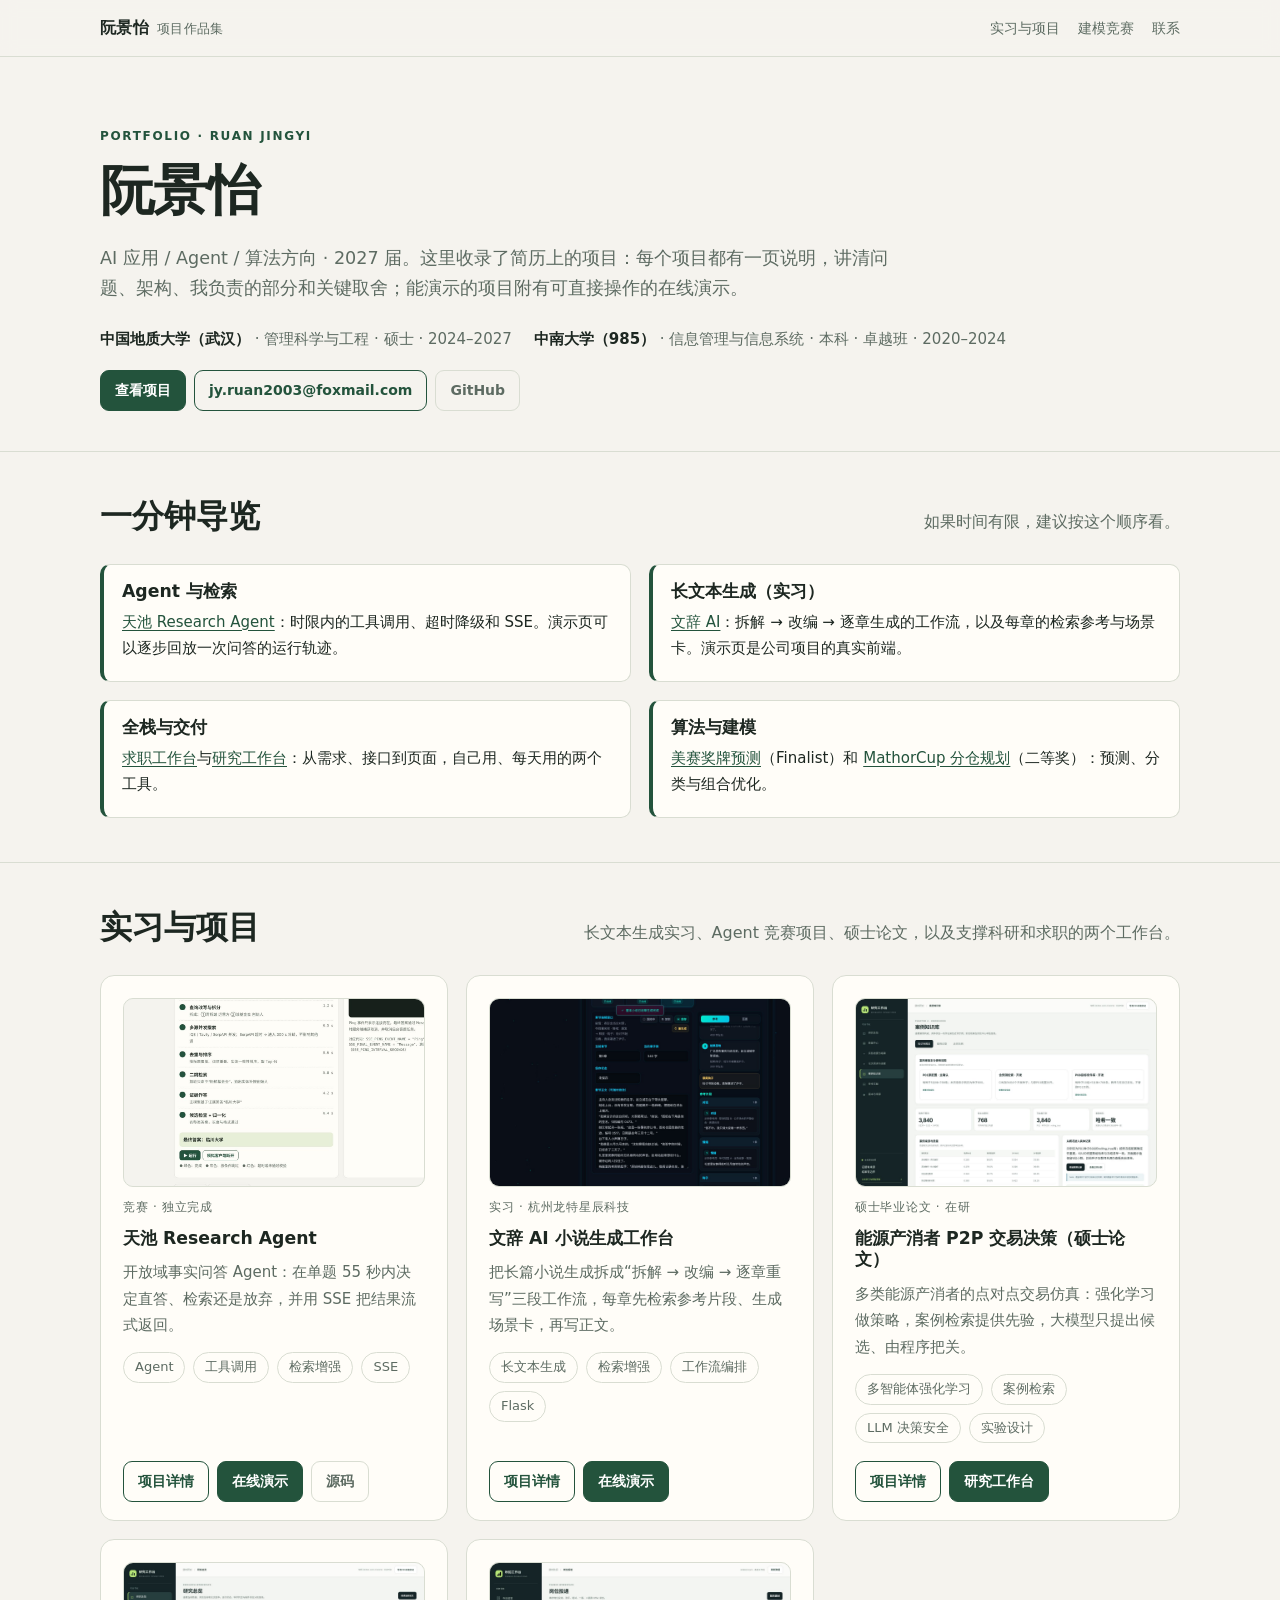
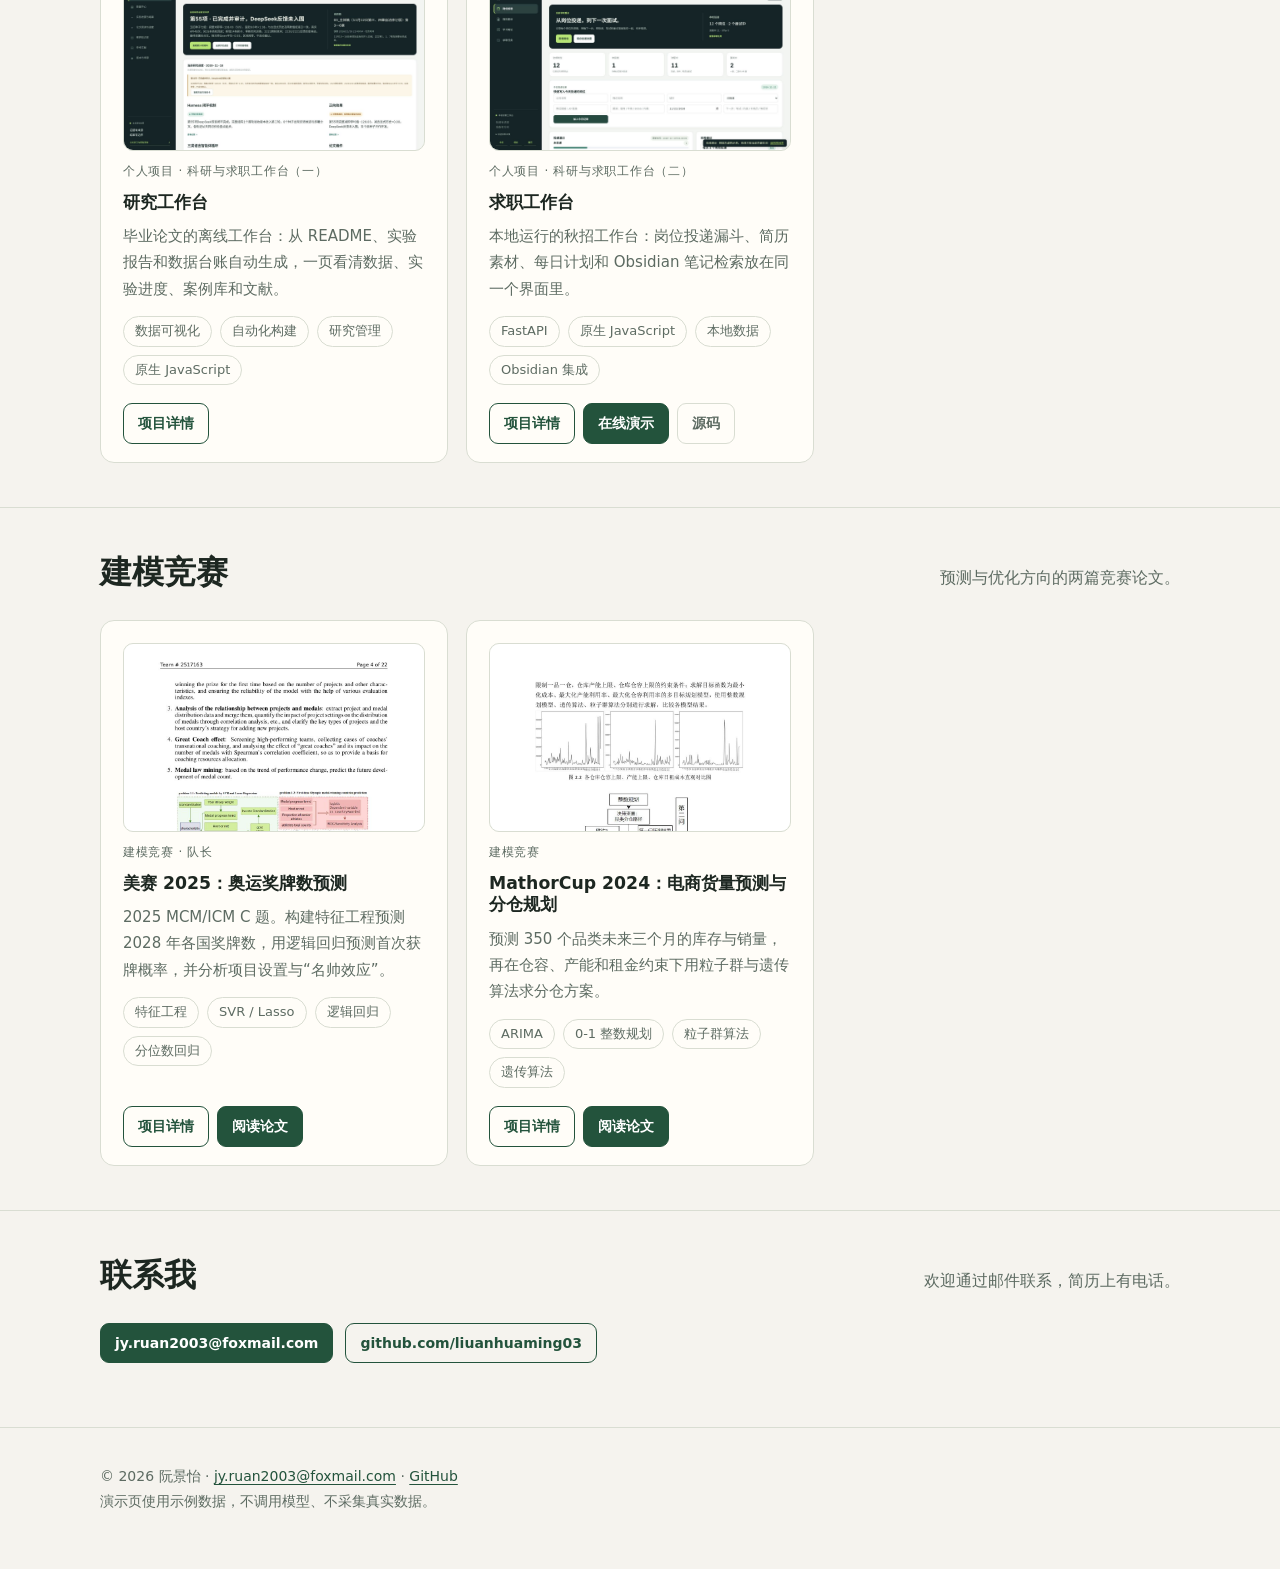
==== index.html @ 96ce3952 "作品集：简历项目说明页与在线演示 Co-Authored-By: Claude Opus 5.5 <noreply@anthropic.com> Claude-Session: https://cla" ====
<!DOCTYPE html>
<html lang="zh-CN">
<head>
<meta charset="utf-8">
<meta name="viewport" content="width=device-width, initial-scale=1">
<title>阮景怡 · 项目作品集</title>
<meta name="description" content="阮景怡的项目作品集：AI Agent、检索增强、长文本生成、全栈工具与建模竞赛。">
<link rel="icon" href="data:image/svg+xml,%3Csvg xmlns='http://www.w3.org/2000/svg' viewBox='0 0 32 32'%3E%3Crect width='32' height='32' rx='7' fill='%2323533c'/%3E%3Ctext x='16' y='22' font-size='17' text-anchor='middle' fill='%23b8e06a' font-family='sans-serif' font-weight='700'%3E阮%3C/text%3E%3C/svg%3E">
<link rel="stylesheet" href="assets/site.css">
</head>
<body>
<header class="topnav"><div class="wrap">
<a class="brand" href="index.html">阮景怡<small>项目作品集</small></a>
<nav aria-label="站点导航"><a href="index.html#core">实习与项目</a><a href="index.html#model">建模竞赛</a><a href="index.html#contact">联系</a></nav>
</div></header>

<main>
<section class="hero"><div class="wrap">
<span class="eyebrow">Portfolio · Ruan Jingyi</span>
<h1>阮景怡</h1>
<p class="lead">AI 应用 / Agent / 算法方向 · 2027 届。这里收录了简历上的项目：每个项目都有一页说明，讲清问题、架构、我负责的部分和关键取舍；能演示的项目附有可直接操作的在线演示。</p>
<div class="meta"><span><strong>中国地质大学（武汉）</strong> · 管理科学与工程 · 硕士 · 2024–2027</span><span><strong>中南大学（985）</strong> · 信息管理与信息系统 · 本科 · 卓越班 · 2020–2024</span></div>
<div class="pill-row"><a class="btn primary" href="#core">查看项目</a><a class="btn" href="mailto:jy.ruan2003@foxmail.com">jy.ruan2003@foxmail.com</a><a class="btn muted" href="https://github.com/liuanhuaming03">GitHub</a></div>
</div></section>
<section class="block"><div class="wrap">
<div class="section-head"><h2>一分钟导览</h2><p>如果时间有限，建议按这个顺序看。</p></div>
<div class="grid" style="grid-template-columns:repeat(auto-fit,minmax(min(100%,420px),1fr))">
<div class="decision"><h3>Agent 与检索</h3><p><a href="projects/tianchi.html">天池 Research Agent</a>：时限内的工具调用、超时降级和 SSE。演示页可以逐步回放一次问答的运行轨迹。</p></div>
<div class="decision"><h3>长文本生成（实习）</h3><p><a href="projects/wenci.html">文辞 AI</a>：拆解 → 改编 → 逐章生成的工作流，以及每章的检索参考与场景卡。演示页是公司项目的真实前端。</p></div>
<div class="decision"><h3>全栈与交付</h3><p><a href="projects/career-workbench.html">求职工作台</a>与<a href="projects/research-workbench.html">研究工作台</a>：从需求、接口到页面，自己用、每天用的两个工具。</p></div>
<div class="decision"><h3>算法与建模</h3><p><a href="projects/mcm.html">美赛奖牌预测</a>（Finalist）和 <a href="projects/mathorcup.html">MathorCup 分仓规划</a>（二等奖）：预测、分类与组合优化。</p></div>
</div></div></section>
<section class="block" id="core"><div class="wrap">
<div class="section-head"><h2>实习与项目</h2><p>长文本生成实习、Agent 竞赛项目、硕士论文，以及支撑科研和求职的两个工作台。</p></div>
<div class="grid cards"><article class="card">
<a class="thumb" href="projects/tianchi.html" tabindex="-1" aria-hidden="true"><img src="assets/shots/tianchi-demo.jpg" alt="" loading="lazy"></a>
<span class="kind">竞赛 · 独立完成</span>
<h3><a href="projects/tianchi.html">天池 Research Agent</a></h3>
<p>开放域事实问答 Agent：在单题 55 秒内决定直答、检索还是放弃，并用 SSE 把结果流式返回。</p>
<div class="pill-row" style="margin-top:4px"><span class="pill ghost">Agent</span><span class="pill ghost">工具调用</span><span class="pill ghost">检索增强</span><span class="pill ghost">SSE</span></div>
<div class="actions"><a class="btn" href="projects/tianchi.html">项目详情</a><a class="btn primary" href="demos/tianchi/index.html">在线演示</a><a class="btn muted" href="https://github.com/liuanhuaming03/liuanhuaming03.github.io/blob/main/code/tianchi/agent.py">源码</a></div>
</article>
<article class="card">
<a class="thumb" href="projects/wenci.html" tabindex="-1" aria-hidden="true"><img src="assets/shots/wenci-write.jpg" alt="" loading="lazy"></a>
<span class="kind">实习 · 杭州龙特星辰科技</span>
<h3><a href="projects/wenci.html">文辞 AI 小说生成工作台</a></h3>
<p>把长篇小说生成拆成“拆解 → 改编 → 逐章重写”三段工作流，每章先检索参考片段、生成场景卡，再写正文。</p>
<div class="pill-row" style="margin-top:4px"><span class="pill ghost">长文本生成</span><span class="pill ghost">检索增强</span><span class="pill ghost">工作流编排</span><span class="pill ghost">Flask</span></div>
<div class="actions"><a class="btn" href="projects/wenci.html">项目详情</a><a class="btn primary" href="demos/wenci/index.html">在线演示</a></div>
</article>
<article class="card">
<a class="thumb" href="projects/thesis.html" tabindex="-1" aria-hidden="true"><img src="assets/shots/research-cases.jpg" alt="" loading="lazy"></a>
<span class="kind">硕士毕业论文 · 在研</span>
<h3><a href="projects/thesis.html">能源产消者 P2P 交易决策（硕士论文）</a></h3>
<p>多类能源产消者的点对点交易仿真：强化学习做策略，案例检索提供先验，大模型只提出候选、由程序把关。</p>
<div class="pill-row" style="margin-top:4px"><span class="pill ghost">多智能体强化学习</span><span class="pill ghost">案例检索</span><span class="pill ghost">LLM 决策安全</span><span class="pill ghost">实验设计</span></div>
<div class="actions"><a class="btn" href="projects/thesis.html">项目详情</a><a class="btn primary" href="projects/research-workbench.html">研究工作台</a></div>
</article>
<article class="card">
<a class="thumb" href="projects/research-workbench.html" tabindex="-1" aria-hidden="true"><img src="assets/shots/research-overview.jpg" alt="" loading="lazy"></a>
<span class="kind">个人项目 · 科研与求职工作台（一）</span>
<h3><a href="projects/research-workbench.html">研究工作台</a></h3>
<p>毕业论文的离线工作台：从 README、实验报告和数据台账自动生成，一页看清数据、实验进度、案例库和文献。</p>
<div class="pill-row" style="margin-top:4px"><span class="pill ghost">数据可视化</span><span class="pill ghost">自动化构建</span><span class="pill ghost">研究管理</span><span class="pill ghost">原生 JavaScript</span></div>
<div class="actions"><a class="btn" href="projects/research-workbench.html">项目详情</a></div>
</article>
<article class="card">
<a class="thumb" href="projects/career-workbench.html" tabindex="-1" aria-hidden="true"><img src="assets/shots/career-applications.jpg" alt="" loading="lazy"></a>
<span class="kind">个人项目 · 科研与求职工作台（二）</span>
<h3><a href="projects/career-workbench.html">求职工作台</a></h3>
<p>本地运行的秋招工作台：岗位投递漏斗、简历素材、每日计划和 Obsidian 笔记检索放在同一个界面里。</p>
<div class="pill-row" style="margin-top:4px"><span class="pill ghost">FastAPI</span><span class="pill ghost">原生 JavaScript</span><span class="pill ghost">本地数据</span><span class="pill ghost">Obsidian 集成</span></div>
<div class="actions"><a class="btn" href="projects/career-workbench.html">项目详情</a><a class="btn primary" href="demos/career-workbench/index.html#career">在线演示</a><a class="btn muted" href="https://github.com/liuanhuaming03/liuanhuaming03.github.io/blob/main/code/career-workbench/server.py">源码</a></div>
</article></div></div></section>
<section class="block" id="model"><div class="wrap">
<div class="section-head"><h2>建模竞赛</h2><p>预测与优化方向的两篇竞赛论文。</p></div>
<div class="grid cards"><article class="card">
<a class="thumb" href="projects/mcm.html" tabindex="-1" aria-hidden="true"><img src="assets/papers/mcm-p4.jpg" alt="" loading="lazy"></a>
<span class="kind">建模竞赛 · 队长</span>
<h3><a href="projects/mcm.html">美赛 2025：奥运奖牌数预测</a></h3>
<p>2025 MCM/ICM C 题。构建特征工程预测 2028 年各国奖牌数，用逻辑回归预测首次获牌概率，并分析项目设置与“名帅效应”。</p>
<div class="pill-row" style="margin-top:4px"><span class="pill ghost">特征工程</span><span class="pill ghost">SVR / Lasso</span><span class="pill ghost">逻辑回归</span><span class="pill ghost">分位数回归</span></div>
<div class="actions"><a class="btn" href="projects/mcm.html">项目详情</a><a class="btn primary" href="assets/papers/MCM2025_Unveiling-the-Number-of-Olympic-Medals.pdf">阅读论文</a></div>
</article>
<article class="card">
<a class="thumb" href="projects/mathorcup.html" tabindex="-1" aria-hidden="true"><img src="assets/papers/mathorcup-p6.jpg" alt="" loading="lazy"></a>
<span class="kind">建模竞赛</span>
<h3><a href="projects/mathorcup.html">MathorCup 2024：电商货量预测与分仓规划</a></h3>
<p>预测 350 个品类未来三个月的库存与销量，再在仓容、产能和租金约束下用粒子群与遗传算法求分仓方案。</p>
<div class="pill-row" style="margin-top:4px"><span class="pill ghost">ARIMA</span><span class="pill ghost">0-1 整数规划</span><span class="pill ghost">粒子群算法</span><span class="pill ghost">遗传算法</span></div>
<div class="actions"><a class="btn" href="projects/mathorcup.html">项目详情</a><a class="btn primary" href="assets/papers/MathorCup2024_ecommerce-forecast-warehouse.pdf">阅读论文</a></div>
</article></div></div></section>

<section class="block" id="contact"><div class="wrap">
<div class="section-head"><h2>联系我</h2><p>欢迎通过邮件联系，简历上有电话。</p></div>
<div class="contact"><a class="btn primary" href="mailto:jy.ruan2003@foxmail.com">jy.ruan2003@foxmail.com</a><a class="btn" href="https://github.com/liuanhuaming03">github.com/liuanhuaming03</a></div>
</div></section>
</main>
<footer class="site"><div class="wrap">© 2026 阮景怡 · <a href="mailto:jy.ruan2003@foxmail.com">jy.ruan2003@foxmail.com</a> · <a href="https://github.com/liuanhuaming03">GitHub</a><br>演示页使用示例数据，不调用模型、不采集真实数据。</div></footer>
</body></html>
---- assets/site.css ----
:root{
  --paper:#f5f3ee; --card:#fffdf8; --ink:#1d2721; --muted:#5d6b62; --line:#d9ddd2;
  --accent:#23533c; --accent-2:#b8e06a; --accent-soft:#e7efd9; --warn:#9a5b14;
  --radius:14px; --max:1080px;
  --serif:"Songti SC","Noto Serif SC","Source Han Serif SC",Georgia,serif;
  --sans:-apple-system,BlinkMacSystemFont,"PingFang SC","Hiragino Sans GB","Microsoft YaHei","Noto Sans SC",system-ui,sans-serif;
  --mono:ui-monospace,"SF Mono",Menlo,Consolas,monospace;
}
*{box-sizing:border-box}
html{scroll-behavior:smooth}
body{margin:0;background:var(--paper);color:var(--ink);font:16px/1.75 var(--sans);-webkit-font-smoothing:antialiased}
a{color:var(--accent);text-underline-offset:3px}
a:focus-visible,button:focus-visible{outline:3px solid #c98a2b;outline-offset:3px;border-radius:4px}
.wrap{width:min(var(--max),calc(100% - 40px));margin:0 auto}
.topnav{position:sticky;top:0;z-index:10;background:rgba(245,243,238,.92);backdrop-filter:blur(8px);border-bottom:1px solid var(--line)}
.topnav .wrap{display:flex;align-items:center;justify-content:space-between;height:56px;gap:16px}
.brand{font-weight:700;color:var(--ink);text-decoration:none;letter-spacing:.02em}
.brand small{font-weight:400;color:var(--muted);margin-left:8px}
.topnav nav{display:flex;gap:18px;font-size:14px}
.topnav nav a{color:var(--muted);text-decoration:none}
.topnav nav a:hover{color:var(--accent)}
h1,h2,h3{line-height:1.25;margin:0}
h1{font-family:var(--serif);font-size:clamp(2.1rem,5vw,3.4rem);letter-spacing:-.01em}
h2{font-family:var(--serif);font-size:clamp(1.5rem,3vw,2rem);margin-bottom:6px}
h3{font-size:1.08rem}
.eyebrow{display:inline-block;font-size:12px;letter-spacing:.14em;text-transform:uppercase;color:var(--accent);font-weight:700;margin-bottom:10px}
.lead{font-size:1.1rem;color:var(--muted);max-width:46em}
.hero{padding:64px 0 40px;border-bottom:1px solid var(--line)}
.hero .meta{display:flex;flex-wrap:wrap;gap:10px 22px;margin-top:22px;font-size:15px;color:var(--muted)}
.hero .meta strong{color:var(--ink);font-weight:600}
.pill-row{display:flex;flex-wrap:wrap;gap:8px;margin-top:18px}
.pill{display:inline-block;padding:3px 11px;border-radius:999px;background:var(--accent-soft);color:var(--accent);font-size:13px;font-weight:600}
.pill.ghost{background:transparent;border:1px solid var(--line);color:var(--muted);font-weight:500}
section.block{padding:44px 0;border-bottom:1px solid var(--line)}
section.block:last-of-type{border-bottom:0}
.section-head{display:flex;align-items:baseline;justify-content:space-between;gap:16px;margin-bottom:22px;flex-wrap:wrap}
.section-head p{margin:0;color:var(--muted)}
.grid{display:grid;gap:18px}
.grid.cards{grid-template-columns:repeat(auto-fill,minmax(310px,1fr))}
.grid.two{grid-template-columns:repeat(auto-fit,minmax(300px,1fr))}
.card{background:var(--card);border:1px solid var(--line);border-radius:var(--radius);padding:22px 22px 18px;display:flex;flex-direction:column;gap:10px;transition:border-color .15s,transform .15s}
.card:hover{border-color:#b9c4b3;transform:translateY(-2px)}
.card .kind{font-size:12px;color:var(--muted);letter-spacing:.06em}
.card h3 a{color:var(--ink);text-decoration:none}
.card h3 a:hover{color:var(--accent)}
.card p{margin:0;color:var(--muted);font-size:15px}
.card .actions{margin-top:auto;display:flex;flex-wrap:wrap;gap:8px;padding-top:8px}
.thumb{display:block;border-radius:10px;overflow:hidden;border:1px solid var(--line);aspect-ratio:16/10;background:#e9ece4}
.thumb img{width:100%;height:100%;object-fit:cover;object-position:top left;display:block}
.btn{display:inline-flex;align-items:center;gap:6px;padding:7px 14px;border-radius:9px;font-size:14px;font-weight:600;text-decoration:none;border:1px solid var(--accent);color:var(--accent);background:transparent;cursor:pointer}
.btn.primary{background:var(--accent);color:#fff}
.btn.primary:hover{background:#1a4230}
.btn:hover{background:var(--accent-soft)}
.btn.primary:hover{background:#1a4230}
.btn.muted{border-color:var(--line);color:var(--muted)}
.flow{display:flex;flex-wrap:wrap;align-items:stretch;gap:0;list-style:none;padding:0;margin:18px 0 0;counter-reset:f}
.flow li{counter-increment:f;position:relative;background:var(--card);border:1px solid var(--line);border-radius:10px;padding:12px 14px 12px 14px;margin:0 26px 12px 0;font-size:14px;max-width:220px}
.flow li::before{content:counter(f);display:inline-grid;place-items:center;width:20px;height:20px;border-radius:50%;background:var(--accent);color:#fff;font-size:12px;font-weight:700;margin-right:6px}
.flow li:not(:last-child)::after{content:"→";position:absolute;right:-20px;top:50%;transform:translateY(-50%);color:var(--muted)}
.flow li b{display:inline}
.flow li span{display:block;color:var(--muted);font-size:13px;margin-top:4px}
ul.points{margin:0;padding-left:1.2em}
ul.points li{margin:6px 0}
.decision{background:var(--card);border:1px solid var(--line);border-left:4px solid var(--accent);border-radius:10px;padding:16px 18px}
.decision h3{margin-bottom:6px}
.decision p{margin:4px 0;font-size:15px}
.decision .label{font-weight:700;color:var(--accent);margin-right:4px}
.stat-row{display:grid;grid-template-columns:repeat(auto-fit,minmax(170px,1fr));gap:14px}
.stat{background:var(--card);border:1px solid var(--line);border-radius:12px;padding:16px}
.stat b{display:block;font-family:var(--serif);font-size:1.7rem;line-height:1.2}
.stat span{color:var(--muted);font-size:13px}
.note{background:#fbf3e3;border:1px solid #ecd8b0;border-radius:10px;padding:12px 16px;font-size:14px;color:#6b4a14}
.shots{display:grid;grid-template-columns:repeat(auto-fit,minmax(300px,1fr));gap:16px}
.shots figure{margin:0}
.shots img{width:100%;display:block;border-radius:10px;border:1px solid var(--line)}
.shots figcaption{font-size:13px;color:var(--muted);margin-top:6px}
.paper-pages{display:grid;grid-template-columns:repeat(auto-fit,minmax(220px,1fr));gap:14px}
.paper-pages a{display:block;border:1px solid var(--line);border-radius:8px;overflow:hidden;background:#fff}
.paper-pages img{width:100%;display:block}
.paper-pages figcaption{font-size:13px;color:var(--muted);margin-top:6px}
.paper-pages figure{margin:0}
pre,code{font-family:var(--mono);font-size:13.5px}
pre{background:#1d2721;color:#e8f0e2;border-radius:10px;padding:16px;overflow:auto;line-height:1.6}
.qa details{background:var(--card);border:1px solid var(--line);border-radius:10px;padding:12px 16px;margin-bottom:10px}
.qa summary{cursor:pointer;font-weight:600}
.qa details p{margin:8px 0 0;color:var(--muted);font-size:15px}
.contact{display:flex;flex-wrap:wrap;gap:12px}
footer.site{padding:36px 0 56px;color:var(--muted);font-size:14px;border-top:1px solid var(--line);margin-top:20px}
.crumbs{font-size:14px;color:var(--muted);padding-top:22px}
.crumbs a{color:var(--muted)}
.next-prev{display:flex;justify-content:space-between;gap:12px;flex-wrap:wrap;padding:26px 0}
@media (max-width:640px){
  .topnav nav{display:none}
  .flow li{max-width:none;width:100%;margin-right:0}
  .flow li:not(:last-child)::after{content:"↓";right:auto;left:22px;top:auto;bottom:-18px;transform:none}
  .flow li{margin-bottom:22px}
}
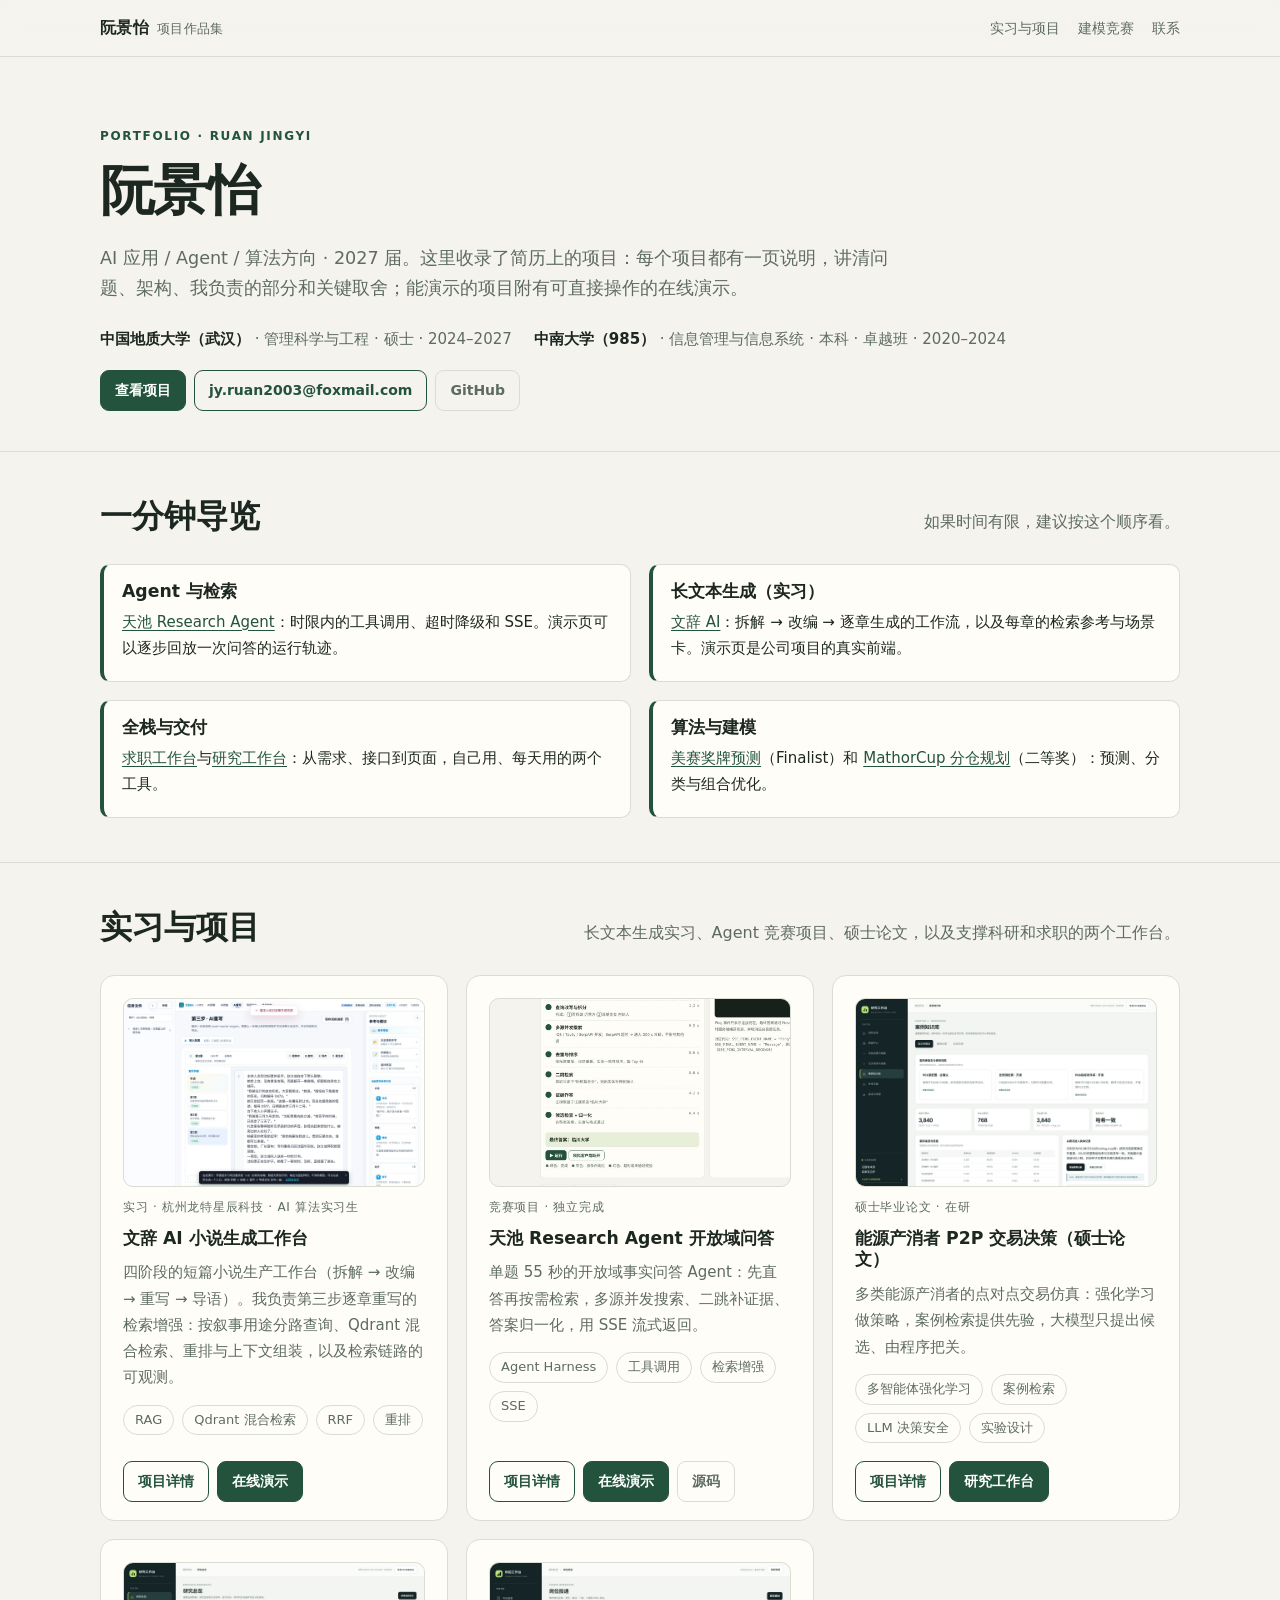
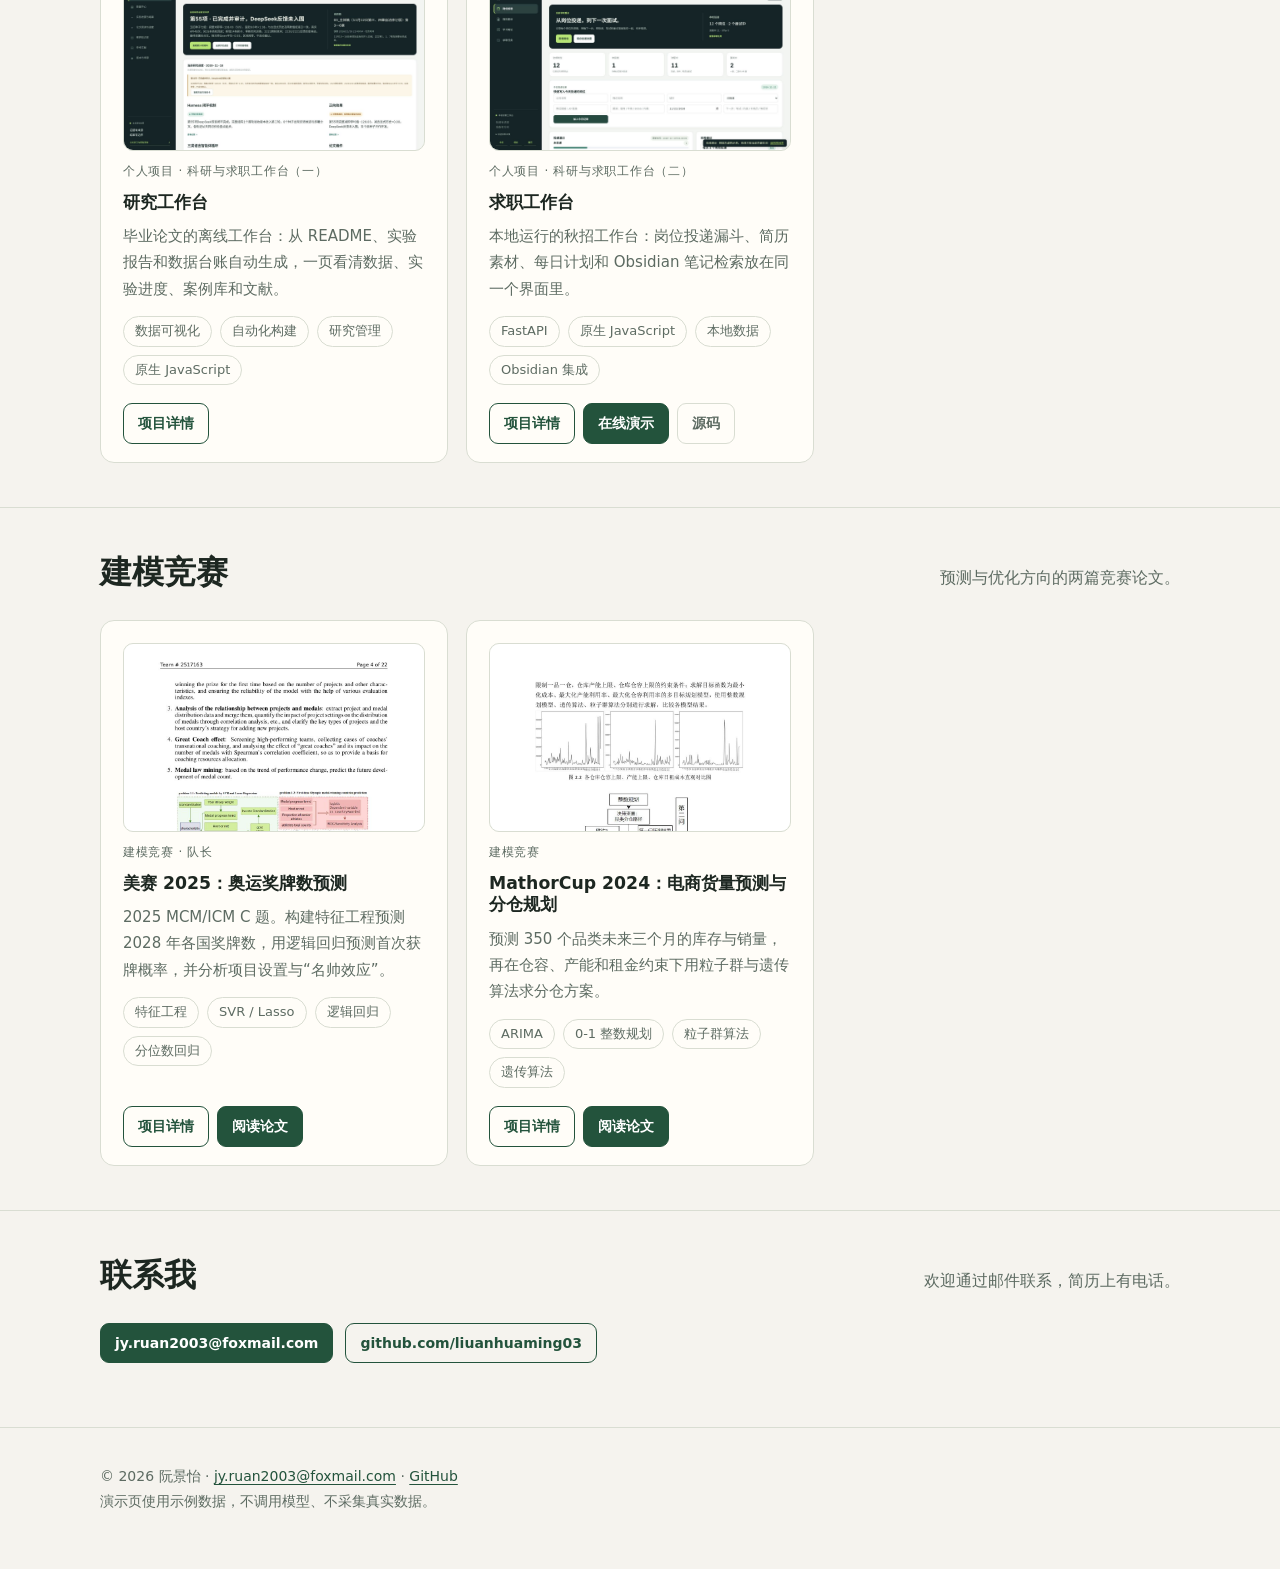
==== commit 0e8ad194: "同步文辞 AI 最终版界面；按面试重写文辞与天池项目页；新增检索链路演示 Co-Authored-By: Claude Opus 5.5 <noreply@anthropic.com> Claude-" ====
--- a/index.html
+++ b/index.html
@@ -33,20 +33,20 @@
 <section class="block" id="core"><div class="wrap">
 <div class="section-head"><h2>实习与项目</h2><p>长文本生成实习、Agent 竞赛项目、硕士论文，以及支撑科研和求职的两个工作台。</p></div>
 <div class="grid cards"><article class="card">
-<a class="thumb" href="projects/tianchi.html" tabindex="-1" aria-hidden="true"><img src="assets/shots/tianchi-demo.jpg" alt="" loading="lazy"></a>
-<span class="kind">竞赛 · 独立完成</span>
-<h3><a href="projects/tianchi.html">天池 Research Agent</a></h3>
-<p>开放域事实问答 Agent：在单题 55 秒内决定直答、检索还是放弃，并用 SSE 把结果流式返回。</p>
-<div class="pill-row" style="margin-top:4px"><span class="pill ghost">Agent</span><span class="pill ghost">工具调用</span><span class="pill ghost">检索增强</span><span class="pill ghost">SSE</span></div>
-<div class="actions"><a class="btn" href="projects/tianchi.html">项目详情</a><a class="btn primary" href="demos/tianchi/index.html">在线演示</a><a class="btn muted" href="https://github.com/liuanhuaming03/liuanhuaming03.github.io/blob/main/code/tianchi/agent.py">源码</a></div>
+<a class="thumb" href="projects/wenci.html" tabindex="-1" aria-hidden="true"><img src="assets/shots/wenci-write.jpg" alt="" loading="lazy"></a>
+<span class="kind">实习 · 杭州龙特星辰科技 · AI 算法实习生</span>
+<h3><a href="projects/wenci.html">文辞 AI 小说生成工作台</a></h3>
+<p>四阶段的短篇小说生产工作台（拆解 → 改编 → 重写 → 导语）。我负责第三步逐章重写的检索增强：按叙事用途分路查询、Qdrant 混合检索、重排与上下文组装，以及检索链路的可观测。</p>
+<div class="pill-row" style="margin-top:4px"><span class="pill ghost">RAG</span><span class="pill ghost">Qdrant 混合检索</span><span class="pill ghost">RRF</span><span class="pill ghost">重排</span></div>
+<div class="actions"><a class="btn" href="projects/wenci.html">项目详情</a><a class="btn primary" href="demos/wenci/index.html">在线演示</a></div>
 </article>
 <article class="card">
-<a class="thumb" href="projects/wenci.html" tabindex="-1" aria-hidden="true"><img src="assets/shots/wenci-write.jpg" alt="" loading="lazy"></a>
-<span class="kind">实习 · 杭州龙特星辰科技</span>
-<h3><a href="projects/wenci.html">文辞 AI 小说生成工作台</a></h3>
-<p>把长篇小说生成拆成“拆解 → 改编 → 逐章重写”三段工作流，每章先检索参考片段、生成场景卡，再写正文。</p>
-<div class="pill-row" style="margin-top:4px"><span class="pill ghost">长文本生成</span><span class="pill ghost">检索增强</span><span class="pill ghost">工作流编排</span><span class="pill ghost">Flask</span></div>
-<div class="actions"><a class="btn" href="projects/wenci.html">项目详情</a><a class="btn primary" href="demos/wenci/index.html">在线演示</a></div>
+<a class="thumb" href="projects/tianchi.html" tabindex="-1" aria-hidden="true"><img src="assets/shots/tianchi-demo.jpg" alt="" loading="lazy"></a>
+<span class="kind">竞赛项目 · 独立完成</span>
+<h3><a href="projects/tianchi.html">天池 Research Agent 开放域问答</a></h3>
+<p>单题 55 秒的开放域事实问答 Agent：先直答再按需检索，多源并发搜索、二跳补证据、答案归一化，用 SSE 流式返回。</p>
+<div class="pill-row" style="margin-top:4px"><span class="pill ghost">Agent Harness</span><span class="pill ghost">工具调用</span><span class="pill ghost">检索增强</span><span class="pill ghost">SSE</span></div>
+<div class="actions"><a class="btn" href="projects/tianchi.html">项目详情</a><a class="btn primary" href="demos/tianchi/index.html">在线演示</a><a class="btn muted" href="https://github.com/liuanhuaming03/liuanhuaming03.github.io/blob/main/code/tianchi/agent.py">源码</a></div>
 </article>
 <article class="card">
 <a class="thumb" href="projects/thesis.html" tabindex="-1" aria-hidden="true"><img src="assets/shots/research-cases.jpg" alt="" loading="lazy"></a>
--- a/assets/site.css
+++ b/assets/site.css
@@ -95,3 +95,5 @@
   .flow li:not(:last-child)::after{content:"↓";right:auto;left:22px;top:auto;bottom:-18px;transform:none}
   .flow li{margin-bottom:22px}
 }
+.flow.story li{max-width:none;flex:1 1 210px}
+.flow.story li span{color:var(--ink);font-size:14px}
